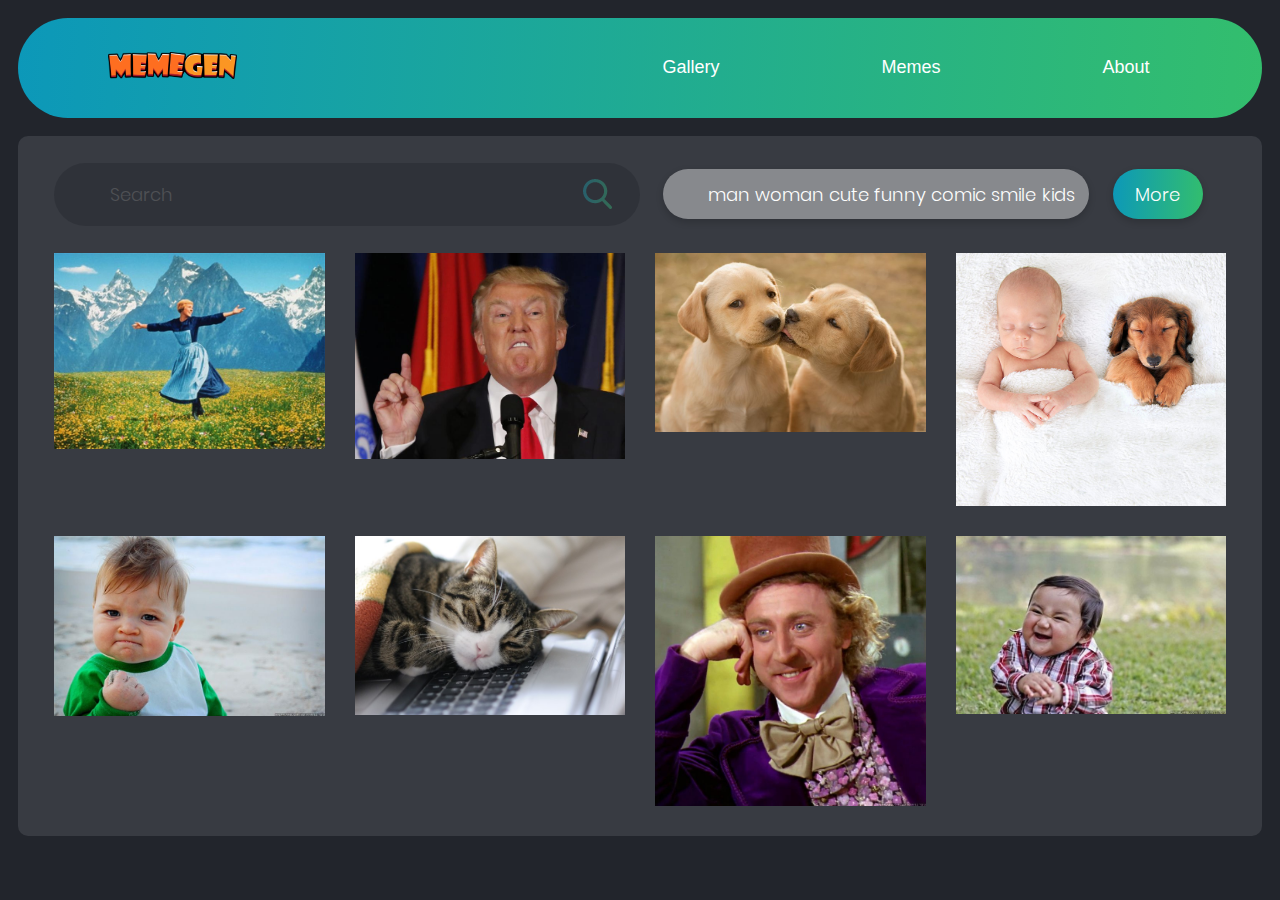
==== index.html @ a83cdf41 "first commit" ====
<!DOCTYPE html>
<html lang="en">

<head>
    <meta charset="UTF-8">
    <meta name="viewport" content="width=device-width, initial-scale=1.0">
    <title>Document</title>
    <link rel="stylesheet" href="css/main.css">
</head>

<body onload="onInit()">
    <header class="header flex space-between align-center">
        <a href="/"><img src="images/LOGO.png" alt="logo" class="logo"></a>
        <ul class="nav flex space-between align-center">
            <li><a href="#gallery" class="nav-link">Gallery</a></li>
            <li><a href="#memes" class="nav-link">Memes</a></li>
            <li><a href="#about" class="nav-link">About</a></li>
        </ul>
    </header>


    <section class="container main-contaner">
        <header class="gallery-header flex space-between align-center">
            <input type="text" class="search" placeholder="Search" list="keywords">
            <datalist id="keywords"></datalist>
            <div class="flex space-evenly align-center keys-container">
                <div class="keys"></div>
                <button>More</button>
            </div>
        </header>
        <main class="gallery main-grid"></main>
    </section>

    <section class="modal-container container flex space-evenly">
        <span class="close-modal" onclick="closeModal()">&times;</span>
        <div class="canvas-container">
            <canvas id="memeCanvas"></canvas>
        </div>
        <div class="controls-panel flex">
            <input type="text" class="txt" placeholder="Your text here..." onkeyup="onTxtChange(this.value)" />
            <div class="controls flex justify-center align-center">
                <span class="icon move" onclick="onLineMove(-2)" title="Move up">&uarr;</span>
                <span class="icon move" onclick="onLineMove(2)" title="Move down">&darr;</span>
                <span class="icon switch" onclick="onLineFocus()" title="Switch line">&udarr;</span>
                <span class="icon plus" onclick="onLineAdded()" title="Add line">&plus;</span>
                <span class="icon trash"  onclick="onLineRemoved()" title="Remove line">&#128465;</span>
            </div>
            <div class="txt-controls flex justify-center">
                <span class="icon txt-control" data-name="size" data-value="2" onclick="onTxtEdit(this)">A+</span>
                <span class="icon txt-control" data-name="size" data-value="-2" onclick="onTxtEdit(this)">A-</span>
                <span class="icon txt-control" data-name="align" data-value="right" onclick="onTxtEdit(this)"><img src="images/txt-left.png"></span>
                <span class="icon txt-control" data-name="align" data-value="center" onclick="onTxtEdit(this)"><img src="images/txt-center.png"></span>
                <span class="icon txt-control" data-name="align" data-value="left" onclick="onTxtEdit(this)"><img src="images/txt-right.png"></span>
            </div>
            <div class="txt-controls flex justify-center">
                <select class="icon" data-name="font" onchange="onTxtEdit(this)">
                    <option value="Impact, sans-serif">Impact</option>
                    <option value="Ariel, sans-serif">Ariel</option>
                </select>
                <input type="color" data-name="stroke" id="strokeColorInp" onchange="onTxtEdit(this)">
                <label class="icon txt-control stroke" for="strokeColorInp">S</label>
                <input type="color" data-name="color" id="colorInp" onchange="onTxtEdit(this)">
                <label for="colorInp" class="icon txt-control"><img src="images/color.png"></label>
            </div>
        </div>
    </section>

    <script src="js/utils.js"></script>
    <script src="js/services/memes-service.js"></script>
    <script src="js/controlers/canvas-controler.js"></script>
    <script src="js/controlers/gallery-controler.js"></script>
</body>

</html>
---- css/main.css ----
/* Fonts */
@font-face {
    font-family: poppins;
    src: url(../fonts/Poppins-Light.ttf);
}
@font-face {
    font-family: poppinsmed;
    src: url(../fonts/Poppins-Medium.ttf.ttf);
}

/* Reset */
* {
    box-sizing: border-box;
}
html {
    font-family: poppins, sans-serif;
    font-size: 1.125rem;
    color: #ffffff;
}
body {
    margin: 0;
    background-color: #22252c;
    padding: 0 1rem;
}
ul {
    list-style: none;
    margin: 0;
    padding: 0;
}
a, a:visited, a:link {
    text-decoration: none;
    color: inherit;
}
input {
    font-size: inherit;
    font-weight: inherit;
    font-family: inherit;
    border: none;
    color: inherit;
}
input:focus {
    outline: none;
}
[type="color"] {
    display: none;
}
button {
    border: none;
    font-size: inherit;
    font-weight: inherit;
    font-family: inherit;
    cursor: pointer;
}

/* Layout */
.container {
    padding: 0 2rem;
}
.flex {
    display: flex;
}
.space-between {
    justify-content: space-between;
}
.space-evenly {
    justify-content: space-evenly;
}
.justify-center {
    justify-content: center;
}
.align-center {
    align-items: center;
}
.main-grid {
    display: grid;
    grid-gap: 30px;
    grid-template-columns: repeat(auto-fill, minmax(250px, auto));
    grid-auto-flow: dense;
}
.main-grid img {
    width: 100%;
}

/* Components */
.header {
    font-family: poppins-med ,sans-serif;
    background-color: #5970c1;
    background-image: linear-gradient(-86deg, #33be6d 0%, #0c98b9 100%);
    border-radius: 100px;
    padding: 1.875rem 5rem;
    margin: 1rem 0;
    position: relative;
    z-index: 9;
}
.header .logo {
    height: 1.5rem;
}
.header .nav {
    width: 50%;
}
.header .nav-link {
    transition: all .3s;
    border-radius: 100px;
    padding: .625rem 1.25rem;
}
.header .nav-link:hover {
    box-shadow: 0 3px 6px 1px rgba(0, 0, 0, 0.15);
    background-color: #fefefe;
    color: #21ac91;
}
.header .nav-link:active {
    box-shadow: none;
}
.gallery-header {
    padding: 1.5rem 0;
    flex-direction: column;
    justify-content: flex-start;
    align-items: stretch;
}
.gallery-header>* {
    flex-basis: 50%;
}
.keys-container {
    flex-direction: row;
}
.main-contaner {
    border-radius: 10px;
    background-color: #383b42;
}
.main-contaner .search {
    background-color: #22252c;
    border-radius: 30px;
    opacity: 0.38;
    color: #fefefe;
    padding: 1rem 3.125rem;
    border-radius: 100px;
    background-image: url(../images/search.png);
    background-repeat: no-repeat;
    background-position: 95%;
    padding-inline-end: 5%;
    margin-block-end: 1rem;
}
.main-contaner .keys {
    box-shadow: 0 3px 6px 1px rgba(0, 0, 0, .15);
    border-radius: 100px;
    background-color: rgba(254, 254, 254, 0.4);
    color: #fefefe;
    padding: .625rem 2.5rem;
}
.keys .keyword:not(:last-child) {
    margin-inline-end: 1.5%;
    cursor: pointer;
}
.main-contaner button {
    box-shadow: 0 3px 6px 1px rgba(0, 0, 0, 0.15);
    border-radius: 100px;
    background-color: #fefefe;
    background-image: linear-gradient(-86deg, #33be6d 0%, #0c98b9 100%);;
    padding: .625rem 1.25rem;
    color: #fefefe;
}
.gallery {
    padding-block-end: 30px;
}
.gallery img {
    cursor: pointer;
}
.modal-container {
    position: fixed;
    top: 0;
    left: 0;
    width: 100%;
    height: 100%;
    background-color: #22252c;
    flex-direction: column;
    transform: scaleY(0);
    transform-origin: top;
    opacity: 0;
    padding-block-start: 18.5rem;
    transition: transform .8s linear, opacity .8s linear;
}
.modal-container.open {
    transform: scaleY(1);
    opacity: 1;
}
.modal-container>* {
  min-height: 500px;
}
.close-modal {
    display: inline-block;
    cursor: pointer;
    position: absolute;
    left: 2rem;
    font-size: 2rem;
}
#memeCanvas {
    margin-block-start: 3rem;
    border: 2px solid rgba(255, 255, 255, 0.4);
}
.controls-panel {
    border-radius: 30px;
    background-color: rgba(235, 238, 243, 0.11);
    flex-grow: 1;
    margin-inline-start: 1rem;
    flex-direction: column;
    padding: 1rem;
    font-family: poppins-med, sans-serif;
    font-size: 1.5rem;
    justify-content: space-evenly;
    color: #22252c;
}
.controls-panel .txt {
    border-radius: 100px;
    background-color: #ebeef3;
    color: #3d3d3d;
    text-transform: uppercase;
    padding: 1.25rem 6.25rem;
}
.controls-panel .txt:focus {
    box-shadow: inset 10px 5px 20px rgba(0, 0, 0, .15);
}

/* Helpers */
.icon {
    width: 3.75rem;
    border-radius: 10px;
    padding: .75rem .625rem;
    cursor: pointer;
    text-align: center;
    display: inline-block;
}
.icon img {
    height: 1.5rem;
}
.icon:not(:last-of-type) {
    margin-inline-end: 1rem;
}
label.icon {
    margin-inline-start: 1rem;
}
.icon.txt-control {
    box-shadow: 1px 5px 0 rgba(92, 92, 92, 0.55), inset 0 5px 0 rgba(255, 255, 255, 0.58);
    background-color: #ffffff;
}
.icon.move {
    box-shadow: 1px 5px 0 #d5c455, inset 0 5px 0 rgba(255, 255, 255, 0.58);
    background-color: #fddb3a;
    background-image: linear-gradient(-38deg, #f6f4e6 0%, #ede59a 50%, #d5c455 100%);
}
.icon.switch {
    box-shadow: 1px 5px 0 #048b97, inset 0 5px 0 rgba(255, 255, 255, 0.58);
    background-color: #ebeef3;
    background-image: linear-gradient(-38deg, #66c4dc 0%, #40b1ce 50%, #0c98bb 100%);
}
.icon.plus {
    box-shadow: 1px 5px 0 #015d33, inset 0 5px 0 rgba(255, 255, 255, 0.58);
    background-color: #ebeef3;
    background-image: linear-gradient(-38deg, #42eb5c 0%, #37b34a 100%);
}
.icon.trash {
    box-shadow: 1px 5px 0 #8c0606, inset 0 5px 0 rgba(255, 255, 255, 0.58);
    background-color: #ebeef3;
    background-image: linear-gradient(-38deg, #cf1d37 0%, #cf1d37 1%, #f05036 100%);
}
.icon.stroke {
    text-decoration: underline;
}
select.icon {
    width: unset;
    margin-inline-end: 1rem;
}
.icon:active {
    box-shadow: none;
    transform: translateY(5px);
}


/* Media Queries */
@media only screen and (min-width: 980px) {
    .gallery-header {
        flex-direction: row;
    }
    .main-contaner .search {
        margin-block-end: 0;
    }
    .modal-container {
      flex-direction: row;
      height: 95%;
      padding-block-start: 7.5rem;
    }
    .modal-container>* {
        min-height: none;
    }
}
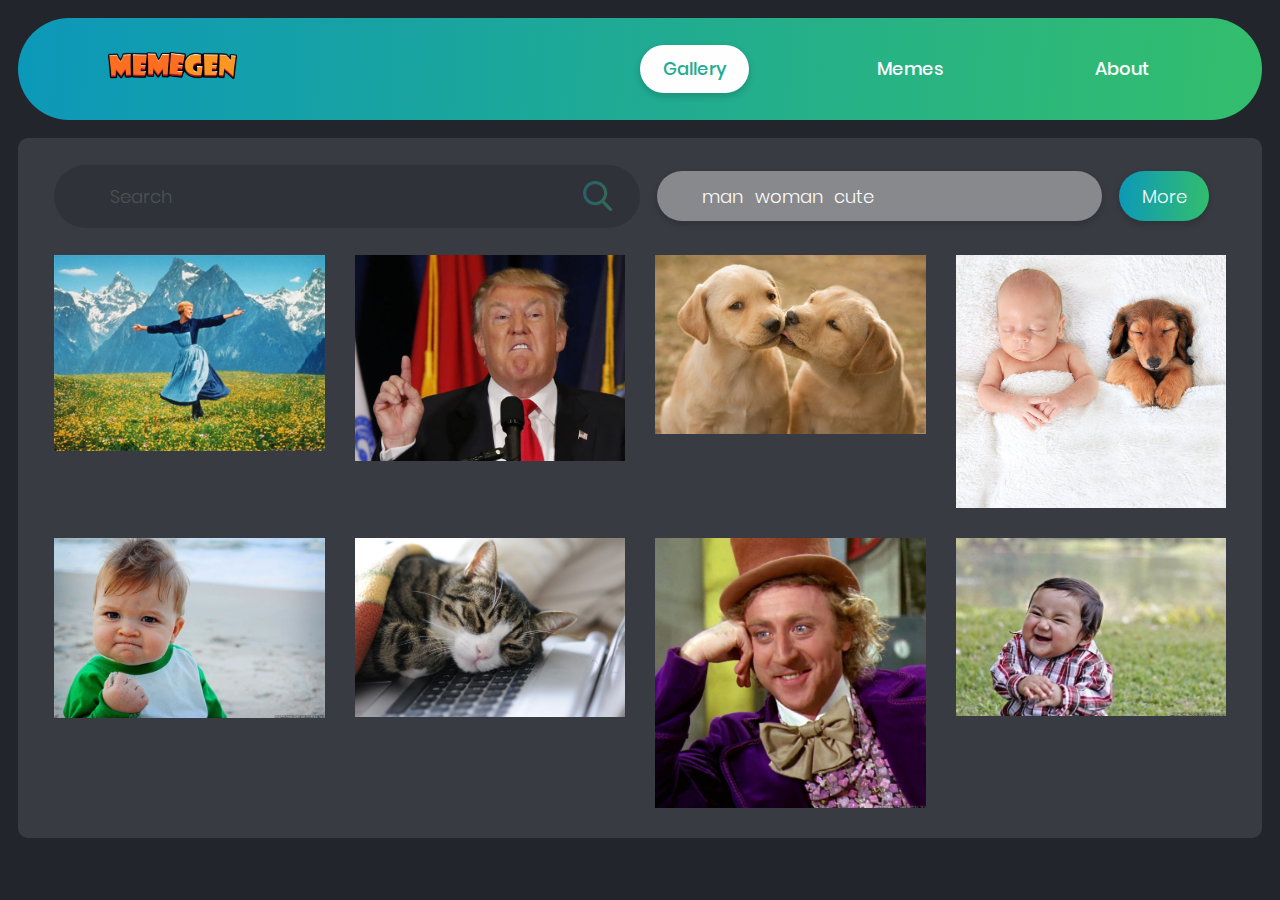
==== commit 3edfcd46: "second submit" ====
--- a/index.html
+++ b/index.html
@@ -4,7 +4,7 @@
 <head>
     <meta charset="UTF-8">
     <meta name="viewport" content="width=device-width, initial-scale=1.0">
-    <title>Document</title>
+    <title>MemeGen</title>
     <link rel="stylesheet" href="css/main.css">
 </head>
 
@@ -12,26 +12,27 @@
     <header class="header flex space-between align-center">
         <a href="/"><img src="images/LOGO.png" alt="logo" class="logo"></a>
         <ul class="nav flex space-between align-center">
-            <li><a href="#gallery" class="nav-link">Gallery</a></li>
-            <li><a href="#memes" class="nav-link">Memes</a></li>
-            <li><a href="#about" class="nav-link">About</a></li>
+            <li><a href="/index.html" data-page="index" class="nav-link">Gallery</a></li>
+            <li><a href="/memes.html" data-page="memes" class="nav-link">Memes</a></li>
+            <li><a href="#about" data-page="about" class="nav-link">About</a></li>
         </ul>
+        <span class="mobile-menu" onclick="toggleMenu()">|</span>
     </header>
 
 
-    <section class="container main-contaner">
+    <section class="container main-container">
         <header class="gallery-header flex space-between align-center">
-            <input type="text" class="search" placeholder="Search" list="keywords">
+            <input type="text" class="search" placeholder="Search" list="keywords" onchange="onFilterChange('', this.value)">
             <datalist id="keywords"></datalist>
             <div class="flex space-evenly align-center keys-container">
                 <div class="keys"></div>
-                <button>More</button>
+                <button onclick="onKeysAdd(1)">More</button>
             </div>
         </header>
         <main class="gallery main-grid"></main>
     </section>
 
-    <section class="modal-container container flex space-evenly">
+    <section class="modal-container container flex space-evenly align-center">
         <span class="close-modal" onclick="closeModal()">&times;</span>
         <div class="canvas-container">
             <canvas id="memeCanvas"></canvas>
@@ -48,9 +49,9 @@
             <div class="txt-controls flex justify-center">
                 <span class="icon txt-control" data-name="size" data-value="2" onclick="onTxtEdit(this)">A+</span>
                 <span class="icon txt-control" data-name="size" data-value="-2" onclick="onTxtEdit(this)">A-</span>
-                <span class="icon txt-control" data-name="align" data-value="right" onclick="onTxtEdit(this)"><img src="images/txt-left.png"></span>
+                <span class="icon txt-control" data-name="align" data-value="left" onclick="onTxtEdit(this)"><img src="images/txt-left.png"></span>
                 <span class="icon txt-control" data-name="align" data-value="center" onclick="onTxtEdit(this)"><img src="images/txt-center.png"></span>
-                <span class="icon txt-control" data-name="align" data-value="left" onclick="onTxtEdit(this)"><img src="images/txt-right.png"></span>
+                <span class="icon txt-control" data-name="align" data-value="right" onclick="onTxtEdit(this)"><img src="images/txt-right.png"></span>
             </div>
             <div class="txt-controls flex justify-center">
                 <select class="icon" data-name="font" onchange="onTxtEdit(this)">
@@ -62,8 +63,26 @@
                 <input type="color" data-name="color" id="colorInp" onchange="onTxtEdit(this)">
                 <label for="colorInp" class="icon txt-control"><img src="images/color.png"></label>
             </div>
+            <div class="emojis-container">
+                <span onclick="onEmojiAdded(this)">🤣</span><span onclick="onEmojiAdded(this)">😂</span><span onclick="onEmojiAdded(this)">🤩</span><span onclick="onEmojiAdded(this)">🤑</span><span onclick="onEmojiAdded(this)">😷</span>
+                <span onclick="onEmojiAdded(this)">🤠</span><span onclick="onEmojiAdded(this)">👿</span><span onclick="onEmojiAdded(this)">💩</span><span onclick="onEmojiAdded(this)">👽</span><span onclick="onEmojiAdded(this)">✌</span>
+            </div>
+            <div class="file-controls flex space-evenly">
+                <button class="btn-file save" onclick="onCanvasSave()"><img class="save-icon" src="images/save.png">&nbsp;Save</button>
+                <button class="btn-file download" onclick="onImageSaved()"><img src="images/download.png">&nbsp;Download</button>
+                <form action="" method="POST" enctype="multipart/form-data" onsubmit="onImageShared(this, event)">
+                    <input name="img" id="imgData" type="hidden" />
+                    <button class="btn-file share" type="submit"><img src="images/share.png">&nbsp;Share</button>
+                </form>
+            </div>
         </div>
     </section>
+
+    <aside class="popup">
+        <span onclick="hidePopup()">&times;</span>
+        <h3>Meme saved successfully!</h3>
+        <p>You can check out your saved memes in the Memes page.</p>
+    </aside>
 
     <script src="js/utils.js"></script>
     <script src="js/services/memes-service.js"></script>
--- a/css/main.css
+++ b/css/main.css
@@ -1,11 +1,11 @@
-/* Fonts */
+/* Typography */
 @font-face {
     font-family: poppins;
     src: url(../fonts/Poppins-Light.ttf);
 }
 @font-face {
-    font-family: poppinsmed;
-    src: url(../fonts/Poppins-Medium.ttf.ttf);
+    font-family: poppins-med;
+    src: url(../fonts/Poppins-Medium.ttf);
 }
 
 /* Reset */
@@ -30,6 +30,10 @@
 a, a:visited, a:link {
     text-decoration: none;
     color: inherit;
+}
+h3 {
+    margin: 0;
+    padding: 0;
 }
 input {
     font-size: inherit;
@@ -51,10 +55,13 @@
     font-family: inherit;
     cursor: pointer;
 }
+button:focus {
+    outline: none;
+}
 
 /* Layout */
 .container {
-    padding: 0 2rem;
+    padding: 0 10px;
 }
 .flex {
     display: flex;
@@ -87,7 +94,7 @@
     background-color: #5970c1;
     background-image: linear-gradient(-86deg, #33be6d 0%, #0c98b9 100%);
     border-radius: 100px;
-    padding: 1.875rem 5rem;
+    padding: 1.875rem 3rem;
     margin: 1rem 0;
     position: relative;
     z-index: 9;
@@ -96,12 +103,35 @@
     height: 1.5rem;
 }
 .header .nav {
-    width: 50%;
+    position: absolute;
+    width: 100%;
+    top: 6rem;
+    left: 0;
+    flex-direction: column;
+    background-color: #22252c;
+    border-radius: 100px;    
+    margin-block-start: 3px;
+    transform: scaleY(0);
+    transform-origin: top;
+    opacity: 0;
+    transition: all .6s linear;
+}
+.header .nav.open {
+    transform: scaleY(1);
+    opacity: 1;
+}
+.header .nav li {
+    padding: 1rem 0;
 }
 .header .nav-link {
     transition: all .3s;
     border-radius: 100px;
     padding: .625rem 1.25rem;
+}
+.header .nav-link.active {
+    box-shadow: 0 3px 6px 1px rgba(0, 0, 0, 0.15);
+    background-color: #fefefe;
+    color: #21ac91;
 }
 .header .nav-link:hover {
     box-shadow: 0 3px 6px 1px rgba(0, 0, 0, 0.15);
@@ -110,6 +140,35 @@
 }
 .header .nav-link:active {
     box-shadow: none;
+}
+.mobile-menu {
+    font-size: 1.5em;
+    display: inline-block;
+    transform: rotateZ(90deg);
+    cursor: pointer;
+}
+.mobile-menu::before, .mobile-menu::after {
+    content: '|';
+    display: inline-block;
+    transition: transform .4s;
+}
+.mobile-menu::before {
+    margin-inline-end: 2px;
+}
+.mobile-menu::after {
+    margin-inline-start: 2px;
+}
+.nav.open+.mobile-menu {
+    color: #33be6d;
+}
+.nav.open+.mobile-menu::before {
+    color: #ffffff;
+    transform: rotateZ(315deg) translate(-2px, 12px);
+}
+
+.nav.open+.mobile-menu::after {
+    color: #ffffff;
+    transform: rotateZ(-315deg) translate(0px, 13px);
 }
 .gallery-header {
     padding: 1.5rem 0;
@@ -123,11 +182,11 @@
 .keys-container {
     flex-direction: row;
 }
-.main-contaner {
+.main-container {
     border-radius: 10px;
     background-color: #383b42;
 }
-.main-contaner .search {
+.main-container .search {
     background-color: #22252c;
     border-radius: 30px;
     opacity: 0.38;
@@ -140,18 +199,28 @@
     padding-inline-end: 5%;
     margin-block-end: 1rem;
 }
-.main-contaner .keys {
+.main-container .keys {
     box-shadow: 0 3px 6px 1px rgba(0, 0, 0, .15);
     border-radius: 100px;
     background-color: rgba(254, 254, 254, 0.4);
     color: #fefefe;
     padding: .625rem 2.5rem;
 }
+.keys {
+    flex-grow: .8;
+}
+.keys .keyword {
+    display: inline-block;
+    cursor: pointer;
+}
+.keyword::selection {
+    color: none;
+}
 .keys .keyword:not(:last-child) {
-    margin-inline-end: 1.5%;
-    cursor: pointer;
-}
-.main-contaner button {
+    margin-inline-end: 3%;
+    cursor: pointer;
+}
+.main-container button {
     box-shadow: 0 3px 6px 1px rgba(0, 0, 0, 0.15);
     border-radius: 100px;
     background-color: #fefefe;
@@ -166,17 +235,18 @@
     cursor: pointer;
 }
 .modal-container {
-    position: fixed;
-    top: 0;
+    position: absolute;
+    top: 6rem;
     left: 0;
     width: 100%;
-    height: 100%;
     background-color: #22252c;
+    box-shadow: 0px 5px 5px 0 rgba(0, 0, 0, .8);
     flex-direction: column;
+    padding-block-start: 0;
+    padding-block-end: 2rem;
     transform: scaleY(0);
     transform-origin: top;
     opacity: 0;
-    padding-block-start: 18.5rem;
     transition: transform .8s linear, opacity .8s linear;
 }
 .modal-container.open {
@@ -191,6 +261,7 @@
     cursor: pointer;
     position: absolute;
     left: 2rem;
+    top: 0.5rem;
     font-size: 2rem;
 }
 #memeCanvas {
@@ -199,9 +270,10 @@
 }
 .controls-panel {
     border-radius: 30px;
+    max-width: 100%;
     background-color: rgba(235, 238, 243, 0.11);
     flex-grow: 1;
-    margin-inline-start: 1rem;
+    margin: 0;
     flex-direction: column;
     padding: 1rem;
     font-family: poppins-med, sans-serif;
@@ -214,10 +286,54 @@
     background-color: #ebeef3;
     color: #3d3d3d;
     text-transform: uppercase;
-    padding: 1.25rem 6.25rem;
+    padding: .75rem 5.25rem;
 }
 .controls-panel .txt:focus {
     box-shadow: inset 10px 5px 20px rgba(0, 0, 0, .15);
+}
+.emojis-container {
+    align-self: center;
+    background-color: #ebeef3;
+    border-radius: 100px;
+    padding: .5rem 2rem;
+    width: 50%;
+    overflow-x: auto;
+    white-space: nowrap;
+}
+.emojis-container>* {
+    display: inline-block;
+    cursor: pointer;
+}
+.emojis-container>*:not(:first-child) {
+    margin-inline-start: .5rem;
+}
+.popup {
+    position: fixed;
+    top: 0;
+    left: 50%;
+    transform: translateX(-50%);
+    z-index: 99;
+    background-color: #fefefe;
+    border-radius: 3px;
+    color: #22252c;
+    padding: 1rem 2rem;
+    opacity: 0;
+    visibility: hidden;
+    transition: opacity .4s;
+}
+.popup.active {
+    opacity: 1;
+    visibility: visible;
+}
+.popup h3 {
+    text-transform: uppercase;
+}
+.popup span {
+    position: absolute;
+    top: 0;
+    left: 5px;
+    display: inline-block;
+    cursor: pointer;	
 }
 
 /* Helpers */
@@ -232,6 +348,9 @@
 .icon img {
     height: 1.5rem;
 }
+.save-icon {
+    height: 1.5rem;
+}
 .icon:not(:last-of-type) {
     margin-inline-end: 1rem;
 }
@@ -273,22 +392,76 @@
     box-shadow: none;
     transform: translateY(5px);
 }
-
+.btn-file {
+    border-radius: 10px;
+    padding: .75rem .625rem;
+    cursor: pointer;
+    text-align: center;
+    display: inline-block;
+    color: #ffffff;
+}
+.btn-file.save {
+    box-shadow: 1px 5px 0 #1e4e7b, inset 0 5px 0 rgba(255, 255, 255, 0.58);
+    background-color: #1e7cd3;
+}
+.btn-file.download {
+    box-shadow: 1px 5px 0 #5c3871, inset 0 5px 0 rgba(255, 255, 255, 0.58);
+    background-color: #8f44bb;
+}
+.btn-file.share {
+    box-shadow: 1px 5px 0 #8e4629, inset 0 5px 0 rgba(255, 255, 255, 0.58);
+    background-color: #f05e23;
+}
+.btn-file:active {
+    box-shadow: none;
+    transform: translateY(5px);
+}
 
 /* Media Queries */
 @media only screen and (min-width: 980px) {
+    .container {
+        padding: 0 2rem;
+    }
     .gallery-header {
         flex-direction: row;
     }
-    .main-contaner .search {
+    .main-container .search {
         margin-block-end: 0;
     }
     .modal-container {
       flex-direction: row;
-      height: 95%;
-      padding-block-start: 7.5rem;
+      align-items: stretch;
+      height: 85%;
+      padding-block-start: 2rem;
+      padding-block-end: 0;
+      box-shadow: none;
     }
     .modal-container>* {
         min-height: none;
     }
+    .mobile-menu {
+        display: none;
+    }
+    .header {
+        padding: 1.875rem 5rem;
+    }
+    .header .nav {
+        position: static;
+        width: 50%;
+        flex-direction: row;
+        background-color: transparent;
+        border-radius: none;
+        margin-block-start: 0;
+        transform: scaleY(1);
+        opacity: 1;
+    }
+    .header .nav li {
+        padding: 0;
+    }
+    .close-modal {
+        top: 1.5rem;
+    }
+    .controls-panel {
+        margin: 0 .5rem;
+    }
 }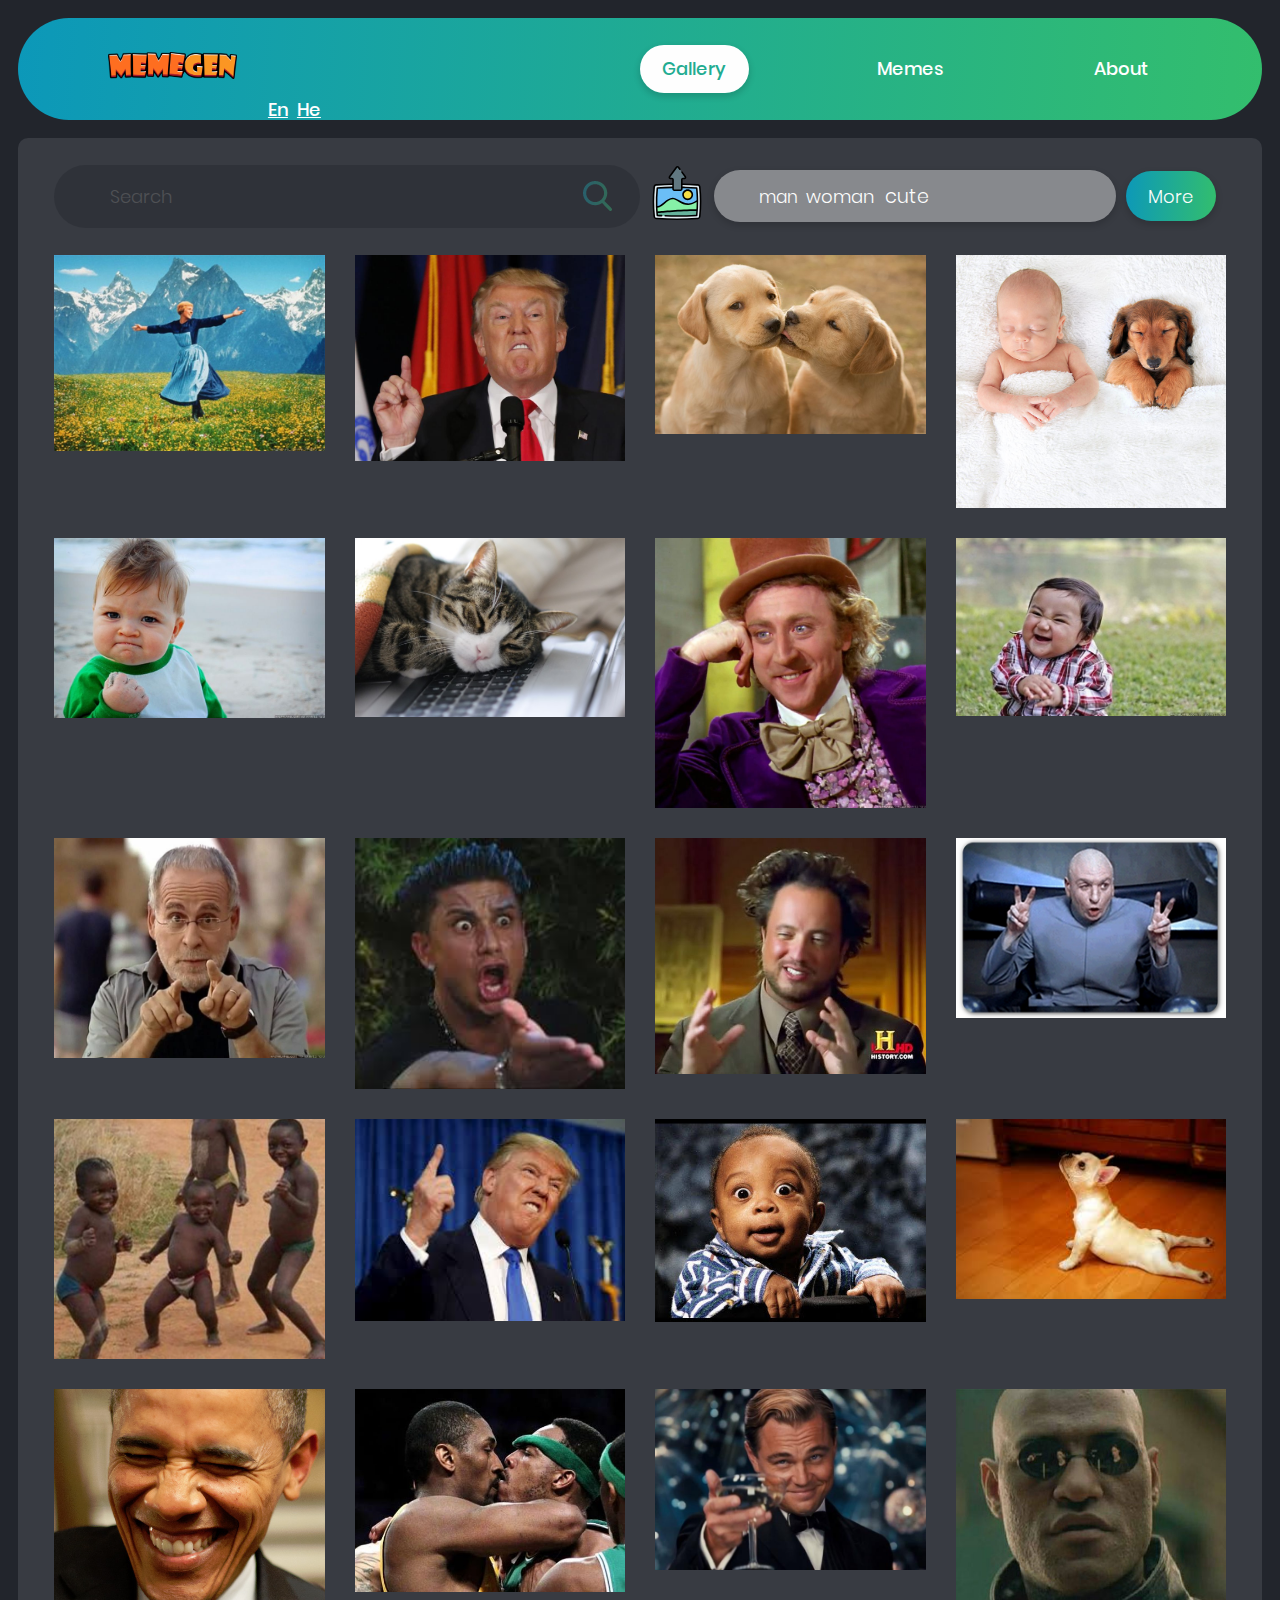
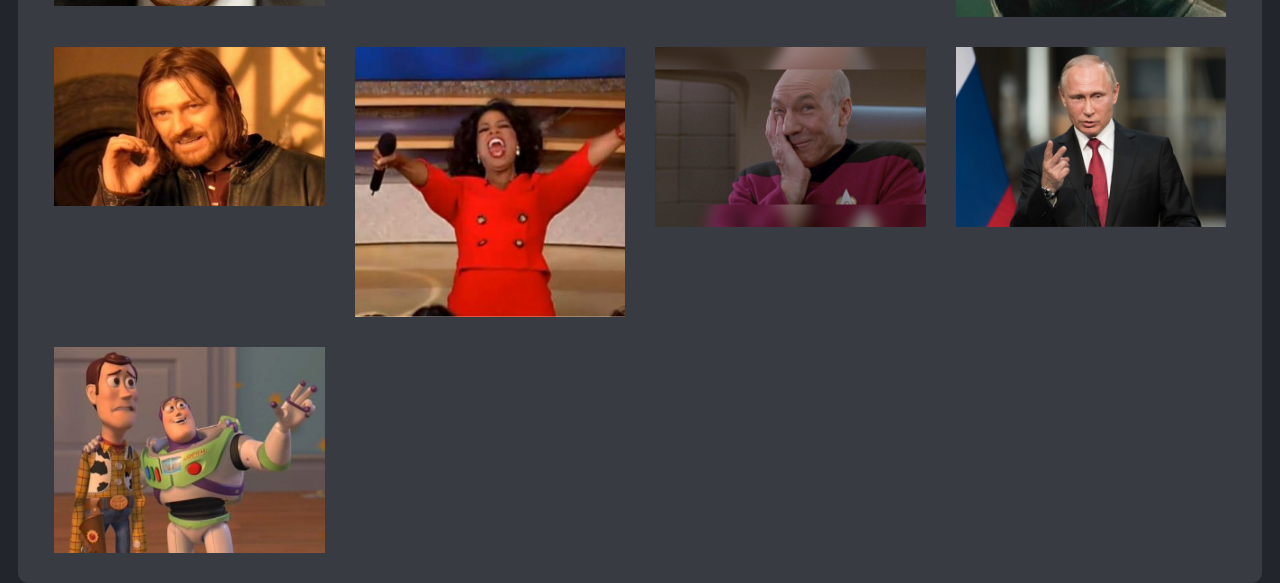
==== commit f27a3c70: "final delivery" ====
--- a/index.html
+++ b/index.html
@@ -11,10 +11,16 @@
 <body onload="onInit()">
     <header class="header flex space-between align-center">
         <a href="/"><img src="images/LOGO.png" alt="logo" class="logo"></a>
+        <span class="lang">
+            <input type="radio" name="lang" value="en" onchange="onSetLang(this.value)" id="lngEn">
+            <label for="lngEn">En</label>
+            <input type="radio" name="lang" value="he" onchange="onSetLang(this.value)" id="lngHe">
+            <label for="lngHe">He</label>
+        </span>
         <ul class="nav flex space-between align-center">
-            <li><a href="/index.html" data-page="index" class="nav-link">Gallery</a></li>
-            <li><a href="/memes.html" data-page="memes" class="nav-link">Memes</a></li>
-            <li><a href="#about" data-page="about" class="nav-link">About</a></li>
+            <li><a href="/index.html" data-page="index" data-trans="nav1" class="nav-link">Gallery</a></li>
+            <li><a href="/memes.html" data-page="memes" data-trans="nav2" class="nav-link">Memes</a></li>
+            <li><a href="#about" data-page="about" data-trans="nav3" class="nav-link">About</a></li>
         </ul>
         <span class="mobile-menu" onclick="toggleMenu()">|</span>
     </header>
@@ -22,11 +28,13 @@
 
     <section class="container main-container">
         <header class="gallery-header flex space-between align-center">
-            <input type="text" class="search" placeholder="Search" list="keywords" onchange="onFilterChange('', this.value)">
+            <input type="text" class="search" placeholder="Search" data-trans="galleryInp" list="keywords" onchange="onFilterChange('', this.value)">
             <datalist id="keywords"></datalist>
             <div class="flex space-evenly align-center keys-container">
+                <input type="file" id="uploadImg" onchange="onFileUploaded(event)">
+                <label class="upload" for="uploadImg"><img src="images/upload.svg" data-trans="upload" title="Uplaod Image"></label>
                 <div class="keys"></div>
-                <button onclick="onKeysAdd(1)">More</button>
+                <button onclick="onKeysAdd(1)" data-trans="btnMore">More</button>
             </div>
         </header>
         <main class="gallery main-grid"></main>
@@ -38,17 +46,17 @@
             <canvas id="memeCanvas"></canvas>
         </div>
         <div class="controls-panel flex">
-            <input type="text" class="txt" placeholder="Your text here..." onkeyup="onTxtChange(this.value)" />
+            <input type="text" class="txt" placeholder="Your text here..." data-trans="memeInp" onkeyup="onTxtChange(this.value)" />
             <div class="controls flex justify-center align-center">
-                <span class="icon move" onclick="onLineMove(-2)" title="Move up">&uarr;</span>
-                <span class="icon move" onclick="onLineMove(2)" title="Move down">&darr;</span>
-                <span class="icon switch" onclick="onLineFocus()" title="Switch line">&udarr;</span>
-                <span class="icon plus" onclick="onLineAdded()" title="Add line">&plus;</span>
-                <span class="icon trash"  onclick="onLineRemoved()" title="Remove line">&#128465;</span>
+                <span class="icon move" onclick="onLineMove(-2)" data-trans="moveUp" title="Move up">&uarr;</span>
+                <span class="icon move" onclick="onLineMove(2)" data-trans="moveDown" title="Move down">&darr;</span>
+                <span class="icon switch" onclick="onLineFocus()" data-trans="switchLines" title="Switch line">&udarr;</span>
+                <span class="icon plus" onclick="onLineAdded()" data-trans="addLine" title="Add line">&plus;</span>
+                <span class="icon trash"  onclick="onLineRemoved()" data-trans="removeLine" title="Remove line">&#128465;</span>
             </div>
             <div class="txt-controls flex justify-center">
-                <span class="icon txt-control" data-name="size" data-value="2" onclick="onTxtEdit(this)">A+</span>
-                <span class="icon txt-control" data-name="size" data-value="-2" onclick="onTxtEdit(this)">A-</span>
+                <span class="icon txt-control" data-name="size" data-value="2" data-trans="btnFontPlus" onclick="onTxtEdit(this)">A+</span>
+                <span class="icon txt-control" data-name="size" data-value="-2" data-trans="btnFontMinus" onclick="onTxtEdit(this)">A-</span>
                 <span class="icon txt-control" data-name="align" data-value="left" onclick="onTxtEdit(this)"><img src="images/txt-left.png"></span>
                 <span class="icon txt-control" data-name="align" data-value="center" onclick="onTxtEdit(this)"><img src="images/txt-center.png"></span>
                 <span class="icon txt-control" data-name="align" data-value="right" onclick="onTxtEdit(this)"><img src="images/txt-right.png"></span>
@@ -56,7 +64,10 @@
             <div class="txt-controls flex justify-center">
                 <select class="icon" data-name="font" onchange="onTxtEdit(this)">
                     <option value="Impact, sans-serif">Impact</option>
-                    <option value="Ariel, sans-serif">Ariel</option>
+                    <option value="'Arial Black', Gadget, sans-serif">Ariel</option>
+                    <option value="Tahoma, Geneva, sans-serif">Tahoma</option>
+                    <option value="Verdana, Geneva, sans-serif">Verdana</option>
+                    <option value="'Comic Sans MS', cursive, sans-serif">Comic</option>
                 </select>
                 <input type="color" data-name="stroke" id="strokeColorInp" onchange="onTxtEdit(this)">
                 <label class="icon txt-control stroke" for="strokeColorInp">S</label>
@@ -66,13 +77,14 @@
             <div class="emojis-container">
                 <span onclick="onEmojiAdded(this)">🤣</span><span onclick="onEmojiAdded(this)">😂</span><span onclick="onEmojiAdded(this)">🤩</span><span onclick="onEmojiAdded(this)">🤑</span><span onclick="onEmojiAdded(this)">😷</span>
                 <span onclick="onEmojiAdded(this)">🤠</span><span onclick="onEmojiAdded(this)">👿</span><span onclick="onEmojiAdded(this)">💩</span><span onclick="onEmojiAdded(this)">👽</span><span onclick="onEmojiAdded(this)">✌</span>
+                <span onclick="onEmojiAdded(this)">🤯</span><span onclick="onEmojiAdded(this)">🤖</span><span onclick="onEmojiAdded(this)">💋</span><span onclick="onEmojiAdded(this)">💥</span><span onclick="onEmojiAdded(this)">💯</span>
             </div>
             <div class="file-controls flex space-evenly">
-                <button class="btn-file save" onclick="onCanvasSave()"><img class="save-icon" src="images/save.png">&nbsp;Save</button>
-                <button class="btn-file download" onclick="onImageSaved()"><img src="images/download.png">&nbsp;Download</button>
+                <button class="btn-file save" onclick="onCanvasSave()"><img class="save-icon" src="images/save.png">&nbsp;<span data-trans="btnSave">Save</span></button>
+                <button class="btn-file download" onclick="onImageSaved()"><img src="images/download.png">&nbsp;<span data-trans="btnDownload">Download</span></button>
                 <form action="" method="POST" enctype="multipart/form-data" onsubmit="onImageShared(this, event)">
                     <input name="img" id="imgData" type="hidden" />
-                    <button class="btn-file share" type="submit"><img src="images/share.png">&nbsp;Share</button>
+                    <button class="btn-file share" type="submit"><img src="images/share.png">&nbsp;<span data-trans="btnShare">Share</span></button>
                 </form>
             </div>
         </div>
@@ -80,11 +92,12 @@
 
     <aside class="popup">
         <span onclick="hidePopup()">&times;</span>
-        <h3>Meme saved successfully!</h3>
-        <p>You can check out your saved memes in the Memes page.</p>
+        <h3 data-trans="popupHead">Meme saved successfully!</h3>
+        <p data-trans="popupTxt">You can check out your saved memes in the Memes page.</p>
     </aside>
 
     <script src="js/utils.js"></script>
+    <script src="js/services/i18n-service.js"></script>
     <script src="js/services/memes-service.js"></script>
     <script src="js/controlers/canvas-controler.js"></script>
     <script src="js/controlers/gallery-controler.js"></script>
--- a/css/main.css
+++ b/css/main.css
@@ -176,17 +176,22 @@
     justify-content: flex-start;
     align-items: stretch;
 }
-.gallery-header>* {
-    flex-basis: 50%;
+.gallery-header [type="file"] {
+    display: none;
+}
+.gallery-header .upload>img {
+    width: 3rem;
 }
 .keys-container {
     flex-direction: row;
+    flex-basis: 50%;
 }
 .main-container {
     border-radius: 10px;
     background-color: #383b42;
 }
 .main-container .search {
+    flex-basis: 50%;
     background-color: #22252c;
     border-radius: 30px;
     opacity: 0.38;
@@ -198,6 +203,9 @@
     background-position: 95%;
     padding-inline-end: 5%;
     margin-block-end: 1rem;
+}
+body.rtl .main-container .search {
+    background-position: 5%;
 }
 .main-container .keys {
     box-shadow: 0 3px 6px 1px rgba(0, 0, 0, .15);
@@ -253,7 +261,7 @@
     transform: scaleY(1);
     opacity: 1;
 }
-.modal-container>* {
+.canvas-container, .controls-panel {
   min-height: 500px;
 }
 .close-modal {
@@ -267,10 +275,11 @@
 #memeCanvas {
     margin-block-start: 3rem;
     border: 2px solid rgba(255, 255, 255, 0.4);
+    cursor: grab;
 }
 .controls-panel {
     border-radius: 30px;
-    max-width: 100%;
+    max-width: 750px;
     background-color: rgba(235, 238, 243, 0.11);
     flex-grow: 1;
     margin: 0;
@@ -337,6 +346,9 @@
 }
 
 /* Helpers */
+.rtl {
+    direction: rtl;
+}
 .icon {
     width: 3.75rem;
     border-radius: 10px;
@@ -416,6 +428,25 @@
     box-shadow: none;
     transform: translateY(5px);
 }
+.lang {
+    position: relative;
+    top: 41px;
+    right: 8rem;
+}
+body.rtl .lang {
+    right: unset;
+    left: 8rem;
+}
+.lang [type="radio"] {
+    display: none;
+}
+.lang label:first-of-type {
+    margin-inline-end: 5px;
+}
+.lang label {
+    text-decoration: underline;
+    cursor: pointer;
+}
 
 /* Media Queries */
 @media only screen and (min-width: 980px) {
@@ -431,14 +462,14 @@
     .modal-container {
       flex-direction: row;
       align-items: stretch;
-      height: 85%;
+      min-height: 85%;
       padding-block-start: 2rem;
       padding-block-end: 0;
       box-shadow: none;
     }
-    .modal-container>* {
+    .canvas-container, .controls-panel {
         min-height: none;
-    }
+      }
     .mobile-menu {
         display: none;
     }
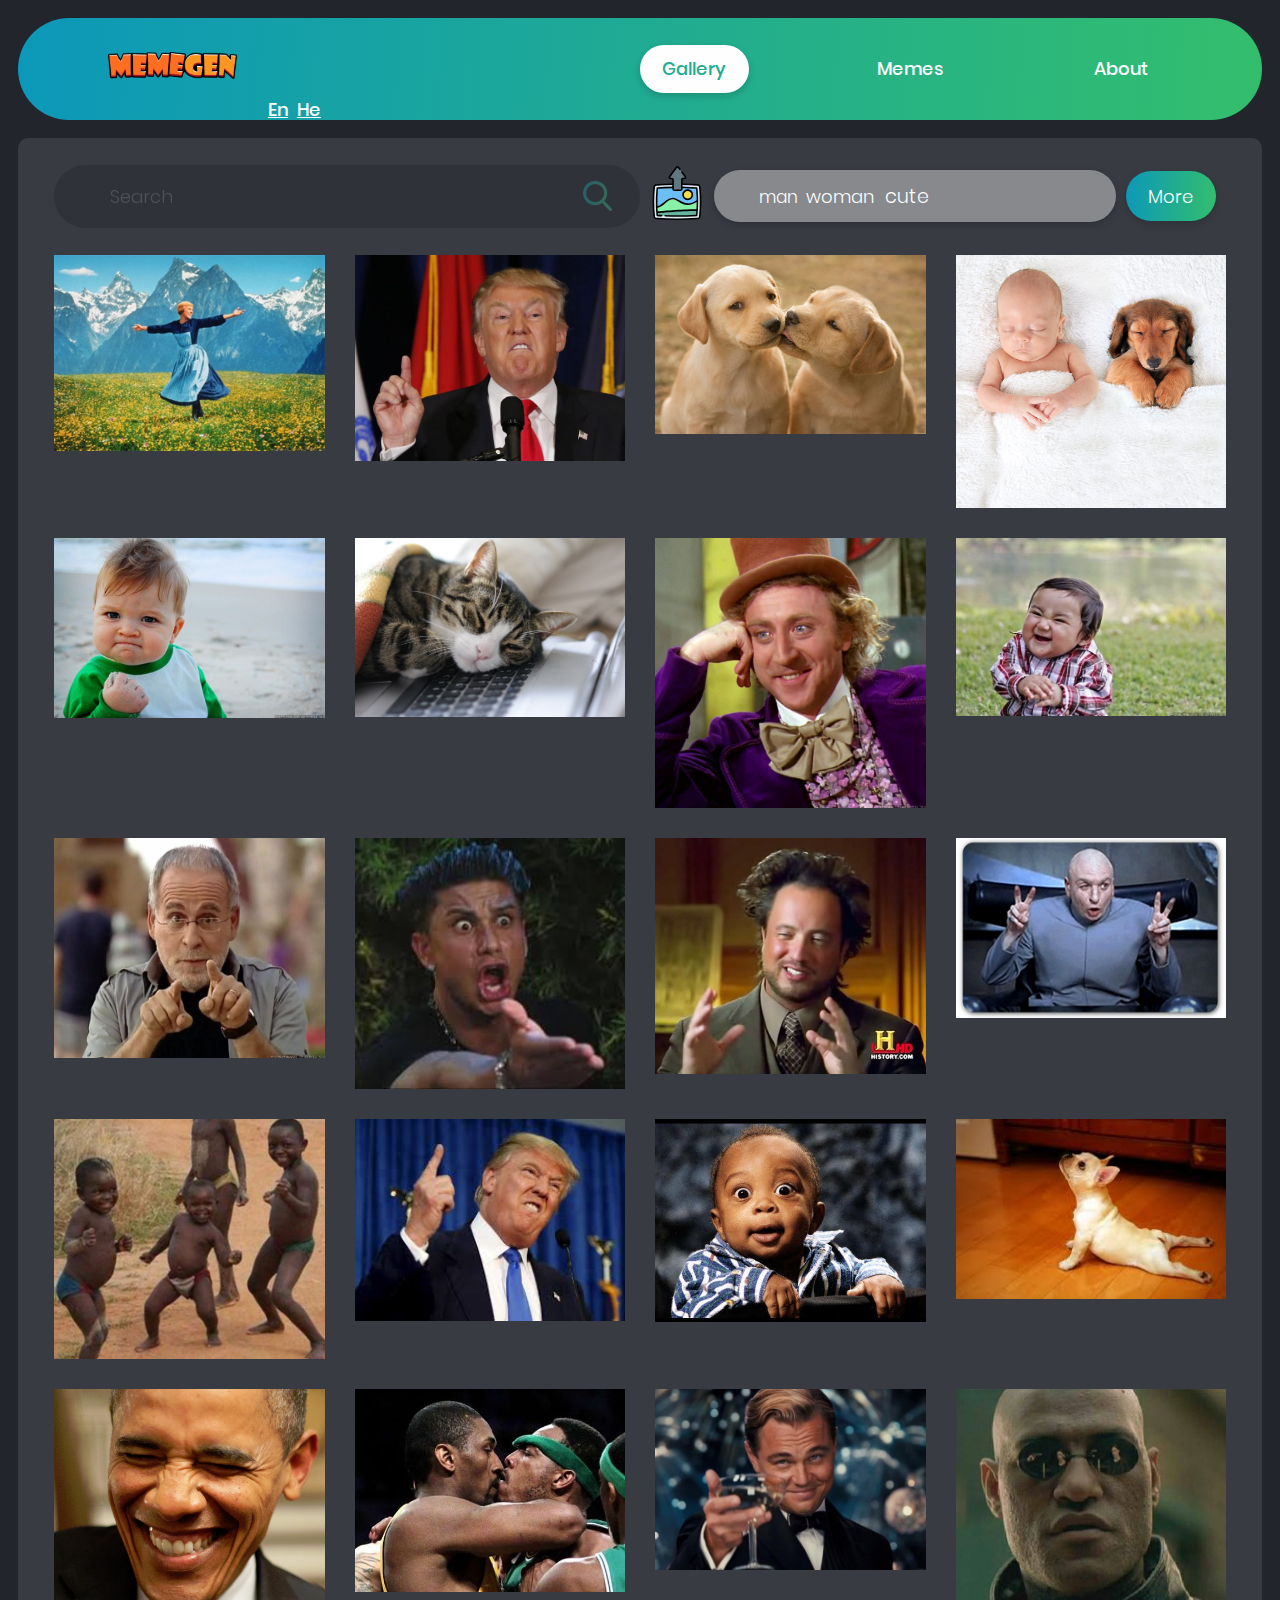
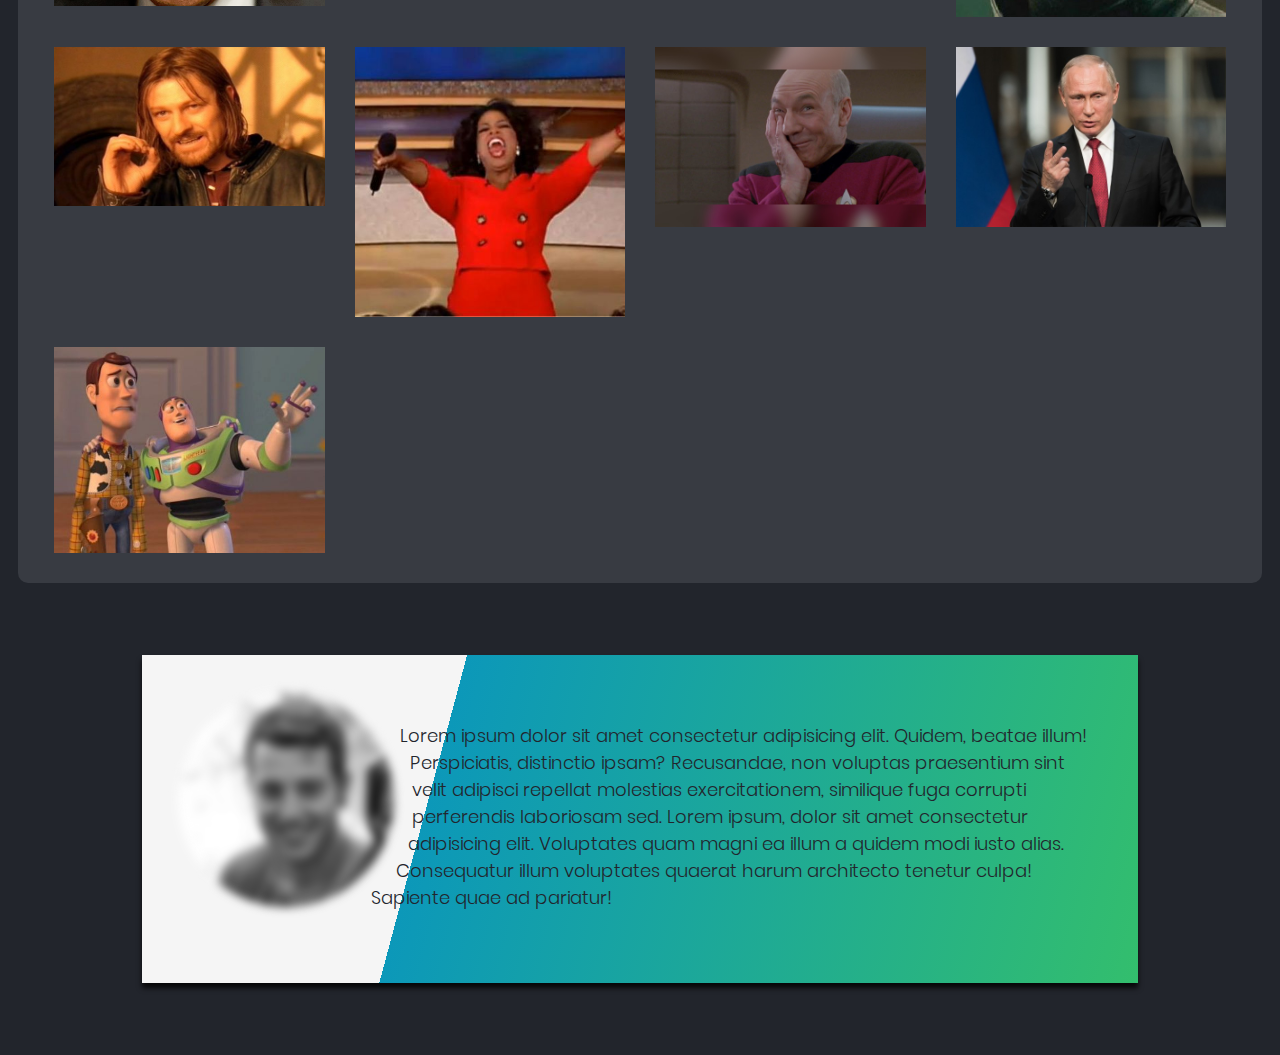
==== commit c504f5f6: "animation added" ====
--- a/index.html
+++ b/index.html
@@ -18,9 +18,9 @@
             <label for="lngHe">He</label>
         </span>
         <ul class="nav flex space-between align-center">
-            <li><a href="/index.html" data-page="index" data-trans="nav1" class="nav-link">Gallery</a></li>
-            <li><a href="/memes.html" data-page="memes" data-trans="nav2" class="nav-link">Memes</a></li>
-            <li><a href="#about" data-page="about" data-trans="nav3" class="nav-link">About</a></li>
+            <li><a href="index.html" data-page="index" data-trans="nav1" class="nav-link">Gallery</a></li>
+            <li><a href="memes.html" data-page="memes" data-trans="nav2" class="nav-link">Memes</a></li>
+            <li><a href="#footer" data-page="about" data-trans="nav3" class="nav-link">About</a></li>
         </ul>
         <span class="mobile-menu" onclick="toggleMenu()">|</span>
     </header>
@@ -90,6 +90,21 @@
         </div>
     </section>
 
+    <footer class="footer">
+        <a name="footer"></a>
+        <div class="card">
+            <img src="images/me.jpg">
+            <h3>Daniel Dresner</h3>
+            <p>
+                Lorem ipsum dolor sit amet consectetur adipisicing elit.
+                Quidem, beatae illum! Perspiciatis, distinctio ipsam? 
+                Recusandae, non voluptas praesentium sint velit adipisci repellat molestias exercitationem, similique fuga corrupti perferendis laboriosam sed.
+                Lorem ipsum, dolor sit amet consectetur adipisicing elit. 
+                Voluptates quam magni ea illum a quidem modi iusto alias. Consequatur illum voluptates quaerat harum architecto tenetur culpa! Sapiente quae ad pariatur!
+            </p>
+        </div>
+    </footer>
+
     <aside class="popup">
         <span onclick="hidePopup()">&times;</span>
         <h3 data-trans="popupHead">Meme saved successfully!</h3>
--- a/css/main.css
+++ b/css/main.css
@@ -16,6 +16,7 @@
     font-family: poppins, sans-serif;
     font-size: 1.125rem;
     color: #ffffff;
+    scroll-behavior: smooth;
 }
 body {
     margin: 0;
@@ -109,7 +110,7 @@
     left: 0;
     flex-direction: column;
     background-color: #22252c;
-    border-radius: 100px;    
+    border-radius: 3px;    
     margin-block-start: 3px;
     transform: scaleY(0);
     transform-origin: top;
@@ -181,6 +182,10 @@
 }
 .gallery-header .upload>img {
     width: 3rem;
+    cursor: pointer;
+}
+.gallery.hide {
+    display: none;
 }
 .keys-container {
     flex-direction: row;
@@ -241,6 +246,13 @@
 }
 .gallery img {
     cursor: pointer;
+    transition: all .4s linear;
+    outline: 8px solid transparent;
+}
+.gallery img:hover {
+    transform: scale(1.1) rotateZ(5deg);
+    outline-color: #0c98b9;
+    outline-offset: 10px;
 }
 .modal-container {
     position: absolute;
@@ -261,7 +273,7 @@
     transform: scaleY(1);
     opacity: 1;
 }
-.canvas-container, .controls-panel {
+.controls-panel {
   min-height: 500px;
 }
 .close-modal {
@@ -279,7 +291,7 @@
 }
 .controls-panel {
     border-radius: 30px;
-    max-width: 750px;
+    max-width: 100%;
     background-color: rgba(235, 238, 243, 0.11);
     flex-grow: 1;
     margin: 0;
@@ -296,6 +308,7 @@
     color: #3d3d3d;
     text-transform: uppercase;
     padding: .75rem 5.25rem;
+    font-size: .5em;
 }
 .controls-panel .txt:focus {
     box-shadow: inset 10px 5px 20px rgba(0, 0, 0, .15);
@@ -344,6 +357,33 @@
     display: inline-block;
     cursor: pointer;	
 }
+.footer {
+    padding: 4rem 0;
+}
+.footer .card {
+    display: flex;
+    flex-direction: column;
+    width: 80%;
+    margin: 0 auto;  
+    background-image: linear-gradient(105deg, whitesmoke 0%, whitesmoke 30%, #0c98b9 30%, #33be6d 100%);
+    box-shadow: 0px 5px 5px 0 rgba(0, 0, 0, .8);
+    color: #22252c;
+    align-items: center;
+    padding: 2rem 2rem 4rem 2rem;
+}
+.footer img {
+    border-radius: 50%;
+    width: 12rem;
+    float: left;
+    shape-outside: circle();
+    margin-inline-end: 2rem;
+}
+.footer .card p {
+    margin: 0;
+}
+.footer .card img {
+    margin-block-end: 2rem;
+}
 
 /* Helpers */
 .rtl {
@@ -356,6 +396,7 @@
     cursor: pointer;
     text-align: center;
     display: inline-block;
+    user-select: none;
 }
 .icon img {
     height: 1.5rem;
@@ -406,7 +447,8 @@
 }
 .btn-file {
     border-radius: 10px;
-    padding: .75rem .625rem;
+    padding: .25rem .125rem;
+    font-size: .75em;
     cursor: pointer;
     text-align: center;
     display: inline-block;
@@ -446,6 +488,9 @@
 .lang label {
     text-decoration: underline;
     cursor: pointer;
+}
+.hide {
+    display: none;
 }
 
 /* Media Queries */
@@ -494,5 +539,33 @@
     }
     .controls-panel {
         margin: 0 .5rem;
+        max-width: 750px;
+    }
+    .controls-panel .txt {
+        font-size: 1em;
+    }
+    .btn-file {
+        padding: .75rem .625rem;
+        font-size: inherit;
+    }
+    .footer .card {
+        display: block;
+    }
+    .footer .card img {
+        margin-block-end: 0;
+        filter: blur(5px) grayscale(1);
+        transition: filter .4s;
+    }
+    .footer .card:hover img {
+        filter: blur(0) grayscale(0);
+    }
+    .footer .card h3 {
+        display: inline-block;
+        transform: scaleX(0);
+        transform-origin: left;
+        transition: transform .4s;
+    }
+    .footer .card:hover h3 {
+        transform: scaleX(1);
     }
 }